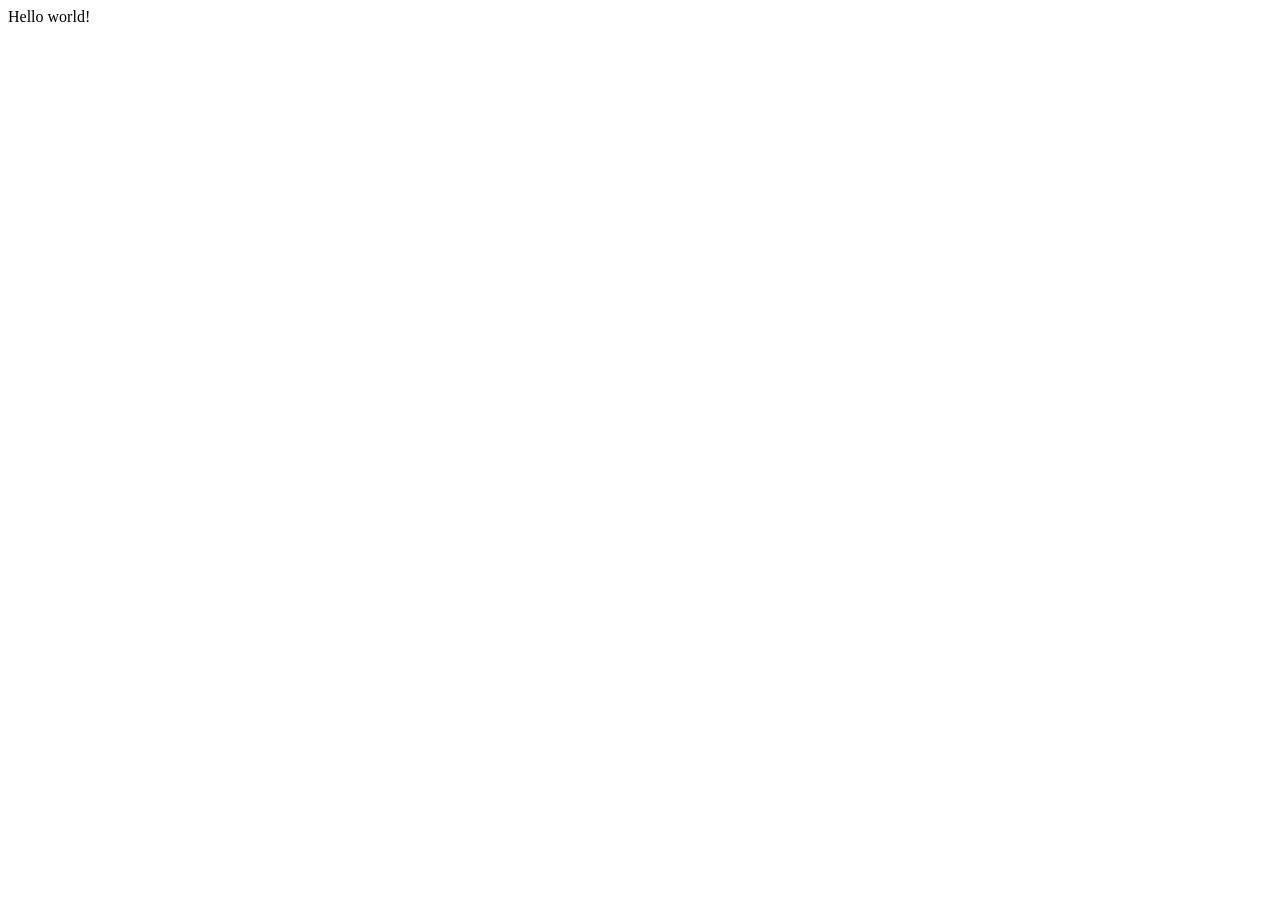
==== index.html @ 4e233ad4 "Add files via upload" ====
<!DOCTYPE html>
<html lang="en">
<head>
    <meta charset="UTF-8">
    <meta name="viewport" content="width=device-width, initial-scale=1.0">
    <title>Arena Animation</title>
</head>
<body>
    Hello world!
</body>
</html>
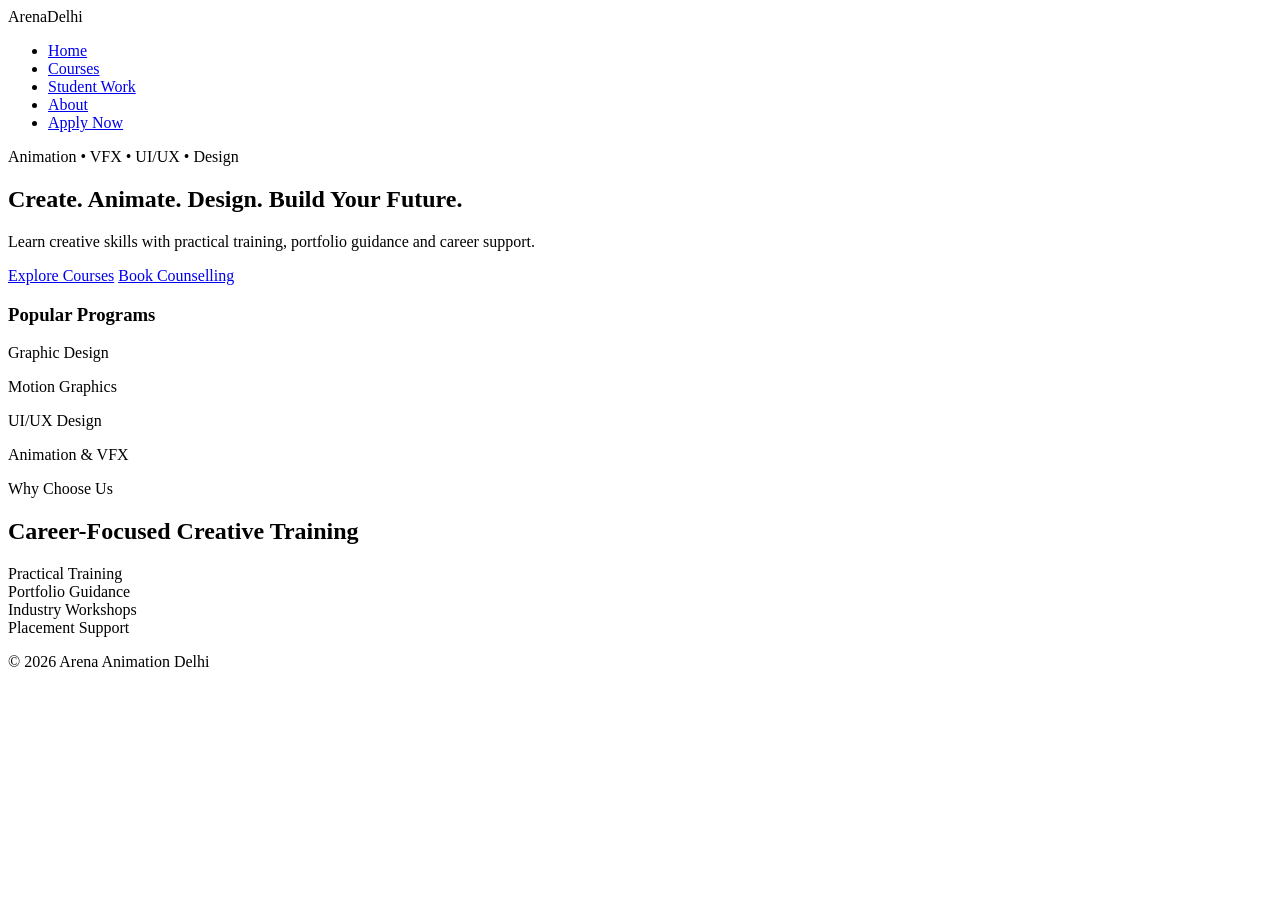
==== commit 284c5262: "Add files via upload" ====
--- a/index.html
+++ b/index.html
@@ -1,11 +1,63 @@
 <!DOCTYPE html>
 <html lang="en">
 <head>
-    <meta charset="UTF-8">
-    <meta name="viewport" content="width=device-width, initial-scale=1.0">
-    <title>Arena Animation</title>
+  <meta charset="UTF-8" />
+  <meta name="viewport" content="width=device-width, initial-scale=1.0" />
+  <title>Arena Delhi | Home</title>
+  <link rel="stylesheet" href="styl.css" />
 </head>
 <body>
-    Hello world!
+
+<header>
+  <nav class="navbar">
+    <div class="logo">Arena<span>Delhi</span></div>
+    <ul class="nav-links">
+      <li><a href="index.html">Home</a></li>
+      <li><a href="courses.html">Courses</a></li>
+      <li><a href="student-work.html">Student Work</a></li>
+      <li><a href="about.html">About</a></li>
+      <li><a href="contact.html" class="nav-btn">Apply Now</a></li>
+    </ul>
+  </nav>
+</header>
+
+<section class="hero">
+  <div class="hero-content">
+    <span class="tag">Animation • VFX • UI/UX • Design</span>
+    <h1>Create. Animate. Design. Build Your Future.</h1>
+    <p>Learn creative skills with practical training, portfolio guidance and career support.</p>
+    <div class="hero-buttons">
+      <a href="courses.html" class="btn primary">Explore Courses</a>
+      <a href="contact.html" class="btn secondary">Book Counselling</a>
+    </div>
+  </div>
+
+  <div class="hero-card">
+    <h3>Popular Programs</h3>
+    <p>Graphic Design</p>
+    <p>Motion Graphics</p>
+    <p>UI/UX Design</p>
+    <p>Animation & VFX</p>
+  </div>
+</section>
+
+<section class="section">
+  <div class="section-title">
+    <span>Why Choose Us</span>
+    <h2>Career-Focused Creative Training</h2>
+  </div>
+
+  <div class="grid-4">
+    <div class="card">Practical Training</div>
+    <div class="card">Portfolio Guidance</div>
+    <div class="card">Industry Workshops</div>
+    <div class="card">Placement Support</div>
+  </div>
+</section>
+
+<footer>
+  <p>© 2026 Arena Animation Delhi</p>
+</footer>
+
 </body>
 </html>
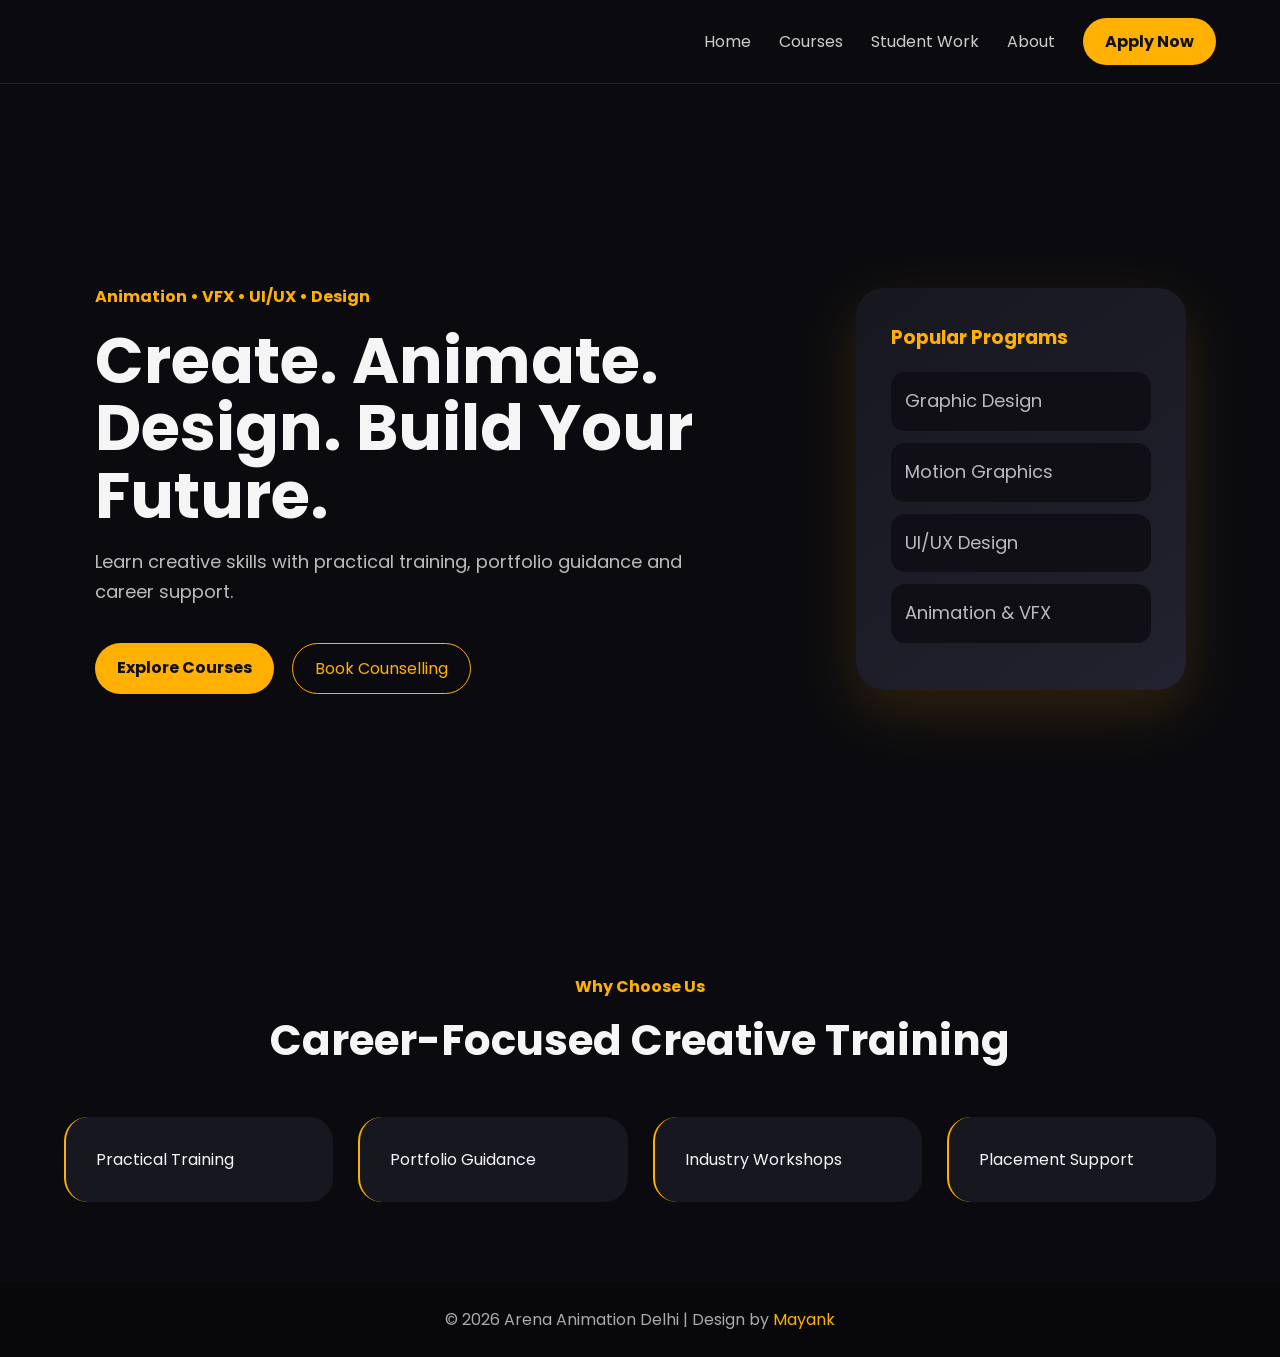
==== commit cbcc5303: "Add files via upload" ====
--- a/index.html
+++ b/index.html
@@ -4,13 +4,15 @@
   <meta charset="UTF-8" />
   <meta name="viewport" content="width=device-width, initial-scale=1.0" />
   <title>Arena Delhi | Home</title>
-  <link rel="stylesheet" href="styl.css" />
+  <link rel="stylesheet" href="style.css" />
 </head>
 <body>
 
+<div class="back2top">↑</div>
+
 <header>
   <nav class="navbar">
-    <div class="logo">Arena<span>Delhi</span></div>
+    <div class="logo"><img src="images/logo.png" alt=""></div>
     <ul class="nav-links">
       <li><a href="index.html">Home</a></li>
       <li><a href="courses.html">Courses</a></li>
@@ -56,8 +58,10 @@
 </section>
 
 <footer>
-  <p>© 2026 Arena Animation Delhi</p>
+  <p>© 2026 Arena Animation Delhi | Design by <a href="https://www.behance.net/digital_artx" target="_blank">Mayank</a></p>
 </footer>
 
+
+<script src="script.js"></script>
 </body>
 </html>
--- a/style.css
+++ b/style.css
@@ -0,0 +1,392 @@
+@import url('https://fonts.googleapis.com/css2?family=Poppins:ital,wght@0,100;0,200;0,300;0,400;0,500;0,600;0,700;0,800;0,900;1,100;1,200;1,300;1,400;1,500;1,600;1,700;1,800;1,900&display=swap');
+
+* {
+  margin: 0;
+  padding: 0;
+  box-sizing: border-box;
+  font-family: poppins;
+}
+
+.back2top{
+  font-weight: bold;
+  z-index: 9999;
+  opacity: 0;
+  cursor: pointer;
+  position: fixed;
+  bottom: 50px;
+  right: 50px;
+  display: flex;
+  visibility: hidden;
+  transition: 0.2s all ease;
+  justify-content: center;
+  align-items: center;
+  color: black;
+  font-size: 25px;
+  width: 50px;
+  height: 50px;
+  background-color: #ffb000;
+  border-radius: 50%;
+}
+
+.back2top.show{
+  visibility: visible;
+  opacity: 1;
+}
+
+body {
+  background: #0b0b0f;
+  color: #f5f5f5;
+}
+
+a {
+  text-decoration: none;
+  color: inherit;
+}
+
+header {
+  background: #0b0b0f;
+  border-bottom: 1px solid #222;
+}
+
+.navbar {
+  width: 90%;
+  margin: auto;
+  padding: 22px 0;
+  display: flex;
+  justify-content: space-between;
+  align-items: center;
+}
+
+.logo {
+  cursor: pointer;
+  width: 8%;
+  font-size: 26px;
+  font-weight: 800;
+  color: #ffb000;
+}
+
+.logo img {
+width: 100%;
+}
+
+.nav-links {
+  display: flex;
+  align-items: center;
+  gap: 28px;
+  list-style: none;
+}
+
+.nav-links a {
+  color: #ccc;
+  transition: 0.3s;
+}
+
+.nav-links a:hover {
+  color: #ffb000;
+}
+
+.nav-btn,
+.btn.primary {
+  background: #ffb000;
+  color: #111 !important;
+  padding: 12px 22px;
+  border-radius: 30px;
+  font-weight: 700;
+}
+
+.hero {
+  width: 90%;
+  min-height: 90vh;
+  margin: auto;
+  display: flex;
+  justify-content: space-around;
+  align-items: center;
+  gap: 50px;
+}
+
+.hero-content {
+  max-width: 650px;
+}
+
+.tag {
+  color: #ffb000;
+  font-weight: 700;
+}
+
+.hero h1,
+.page-hero h1,
+.contact-text h1 {
+  font-size: 64px;
+  line-height: 1.05;
+  margin: 18px 0;
+}
+
+.hero p,
+.page-hero p,
+.contact-text p {
+  color: #bbb;
+  font-size: 18px;
+  line-height: 1.7;
+}
+
+.hero-buttons {
+  margin-top: 35px;
+  display: flex;
+  gap: 18px;
+}
+
+.btn.secondary {
+  border: 1px solid #ffb000;
+  color: #ffb000;
+  padding: 12px 22px;
+  border-radius: 30px;
+}
+
+.hero-card {
+  width: 330px;
+  background: linear-gradient(145deg, #17171f, #222230);
+  padding: 35px;
+  border-radius: 28px;
+  box-shadow: 0 20px 60px rgba(255, 176, 0, 0.15);
+}
+
+.hero-card h3 {
+  color: #ffb000;
+  margin-bottom: 20px;
+}
+
+.hero-card p {
+  background: #0f0f15;
+  margin: 12px 0;
+  padding: 14px;
+  border-radius: 14px;
+}
+
+.page-hero {
+  width: 90%;
+  margin: auto;
+  padding: 90px 0 40px;
+  text-align: center;
+}
+
+.section {
+  padding: 80px 5%;
+}
+
+.section-title {
+  text-align: center;
+  margin-bottom: 45px;
+}
+
+.section-title span {
+  color: #ffb000;
+  font-weight: 700;
+}
+
+.section-title h2 {
+  font-size: 42px;
+  margin-top: 10px;
+}
+
+.grid-4 {
+  display: grid;
+  grid-template-columns: repeat(4, 1fr);
+  gap: 25px;
+}
+
+.card,
+.about-box {
+  border-left: #ffb000 2px solid;
+  border-right: #ffae0000 2px solid;
+  background: #17171f;
+  padding: 30px;
+  border-radius: 24px;
+  transition: 0.3s;
+}
+
+.card:hover,
+.about-box:hover,
+.work-box:hover {
+  border-left: #ffae0000 2px solid;
+  border-right: #ffb000 2px solid;
+  transform: translateY(-10px);
+  box-shadow: 0 18px 40px rgba(255, 176, 0, 0.15);
+}
+
+.card h3 {
+  color: #ffb000;
+  margin-bottom: 15px;
+}
+
+.card p {
+  color: #bbb;
+  line-height: 1.6;
+}
+
+.about-layout {
+  display: grid;
+  grid-template-columns: 1.5fr 1fr;
+  gap: 40px;
+  align-items: center;
+}
+
+.about-layout h2 {
+  font-size: 42px;
+  margin-bottom: 20px;
+}
+
+.about-layout p,
+.about-box p {
+  color: #bbb;
+  line-height: 1.7;
+}
+
+.about-box h3 {
+  color: #ffb000;
+  margin-bottom: 15px;
+}
+
+.work-grid {
+  display: grid;
+  grid-template-columns: repeat(3, 1fr);
+  gap: 25px;
+}
+
+.work-box {
+  height: 240px;
+  background: linear-gradient(145deg, #222230, #111118);
+  border-radius: 24px;
+  padding: 25px;
+  display: flex;
+  align-items: end;
+  font-size: 24px;
+  font-weight: 800;
+  transition: 0.3s;
+}
+
+.contact-page {
+  width: 90%;
+  min-height: 85vh;
+  margin: auto;
+  display: flex;
+  align-items: center;
+  justify-content: space-around;
+  gap: 50px;
+}
+
+.contact-text {
+  max-width: 550px;
+}
+
+form {
+  background: #17171f;
+  padding: 30px;
+  border-radius: 24px;
+  display: flex;
+  flex-direction: column;
+  gap: 15px;
+  min-width: 380px;
+}
+
+input,
+select,
+textarea,
+button {
+  width: 100%;
+  padding: 15px;
+  border: none;
+  border-radius: 12px;
+  outline: none;
+}
+
+textarea {
+  height: 120px;
+  resize: none;
+}
+
+button {
+  background: #ffb000;
+  color: #111;
+  font-weight: 800;
+  cursor: pointer;
+}
+
+footer {
+  text-align: center;
+  padding: 25px;
+  color: #aaa;
+  background: #08080b;
+}
+
+footer p a{
+  color: #ffb000;
+}
+
+@media (max-width: 900px) {
+  .nav-links {
+    gap: 14px;
+    font-size: 14px;
+  }
+
+  .hero,
+  .contact-page,
+  .about-layout {
+    flex-direction: column;
+    display: flex;
+    text-align: center;
+    padding: 60px 0;
+  }
+
+  .hero h1,
+  .page-hero h1,
+  .contact-text h1 {
+    font-size: 42px;
+  }
+
+  .hero-buttons {
+    justify-content: center;
+    flex-wrap: wrap;
+  }
+
+  .grid-4,
+  .work-grid {
+    grid-template-columns: repeat(2, 1fr);
+  }
+
+  .hero-card,
+  form {
+    width: 100%;
+    min-width: auto;
+  }
+}
+
+@media (max-width: 600px) {
+.logo{
+  width: 20%;
+}
+
+  .navbar {
+    flex-direction: column;
+    gap: 20px;
+  }
+
+  .nav-links {
+    flex-wrap: wrap;
+    justify-content: center;
+  }
+
+  .grid-4,
+  .work-grid {
+    grid-template-columns: 1fr;
+  }
+
+  .hero h1,
+  .page-hero h1,
+  .contact-text h1 {
+    font-size: 34px;
+  }
+
+  .section-title h2 {
+    font-size: 30px;
+  }
+}
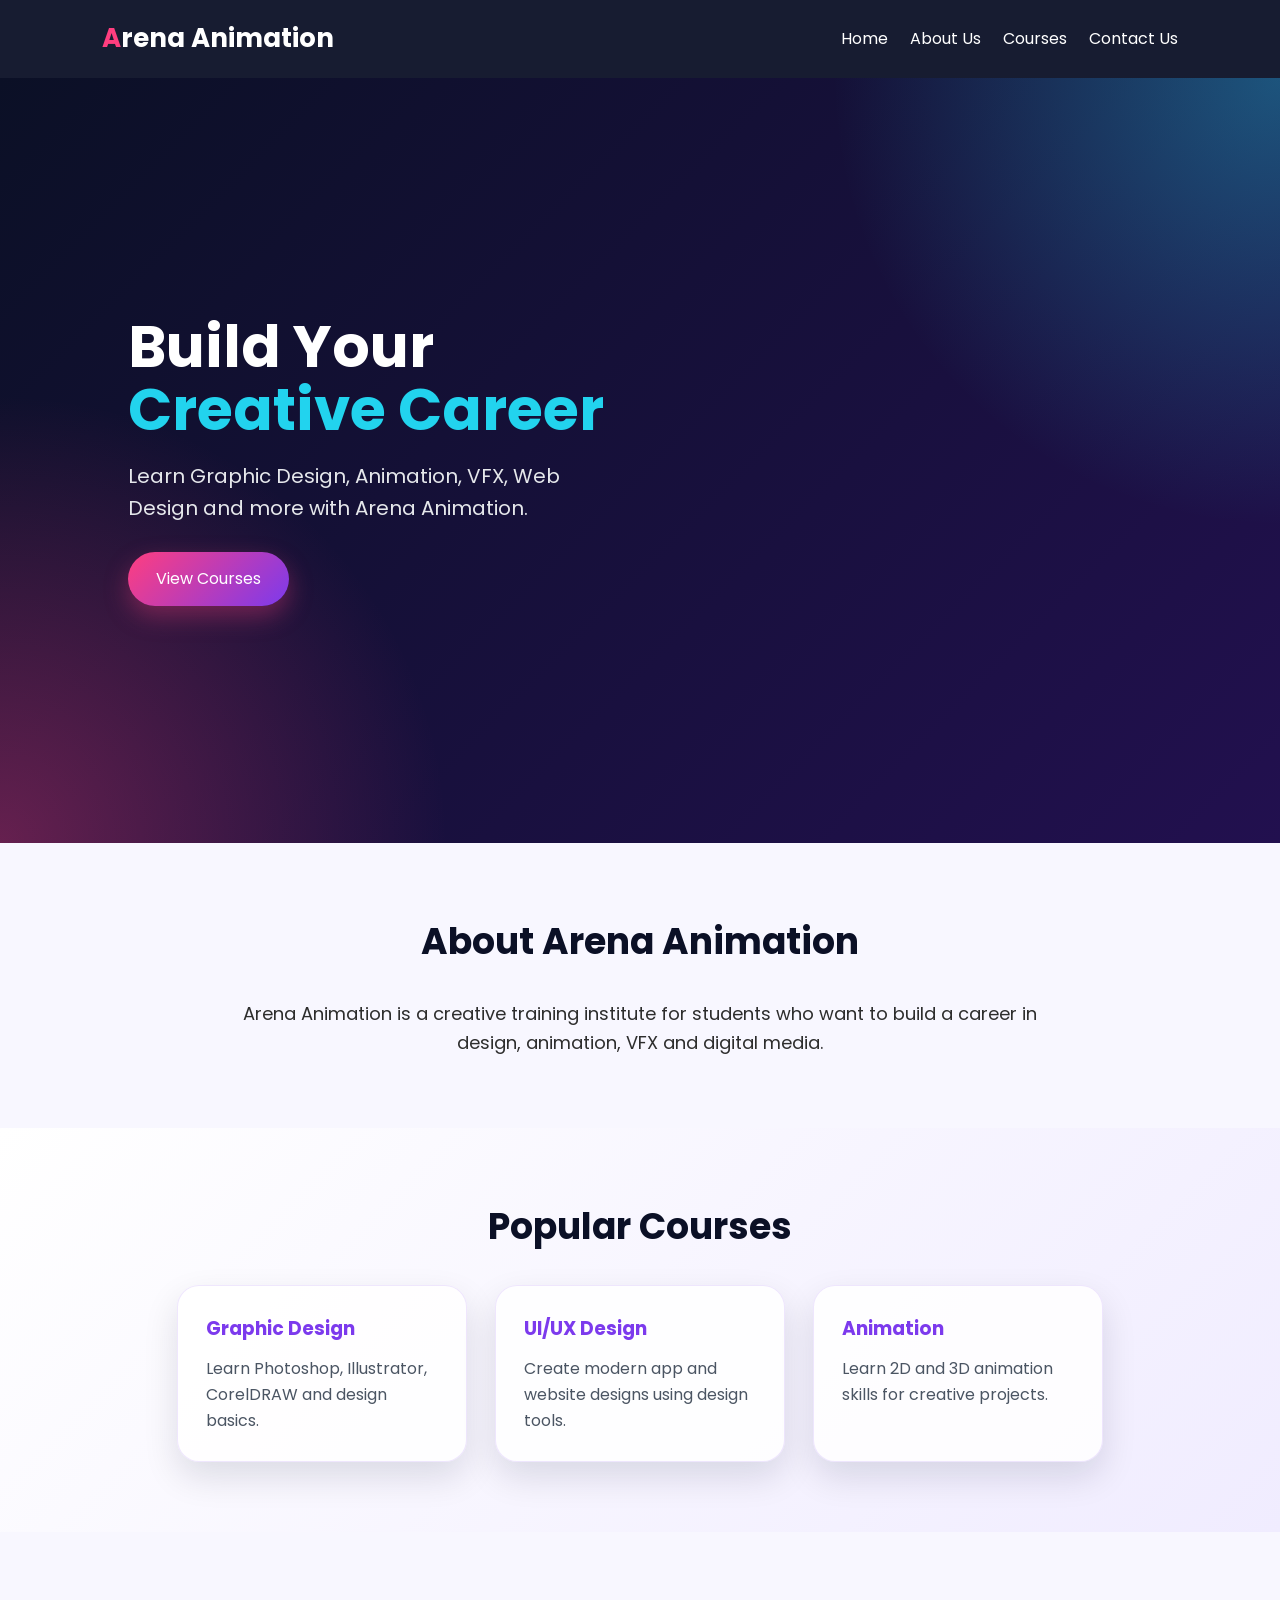
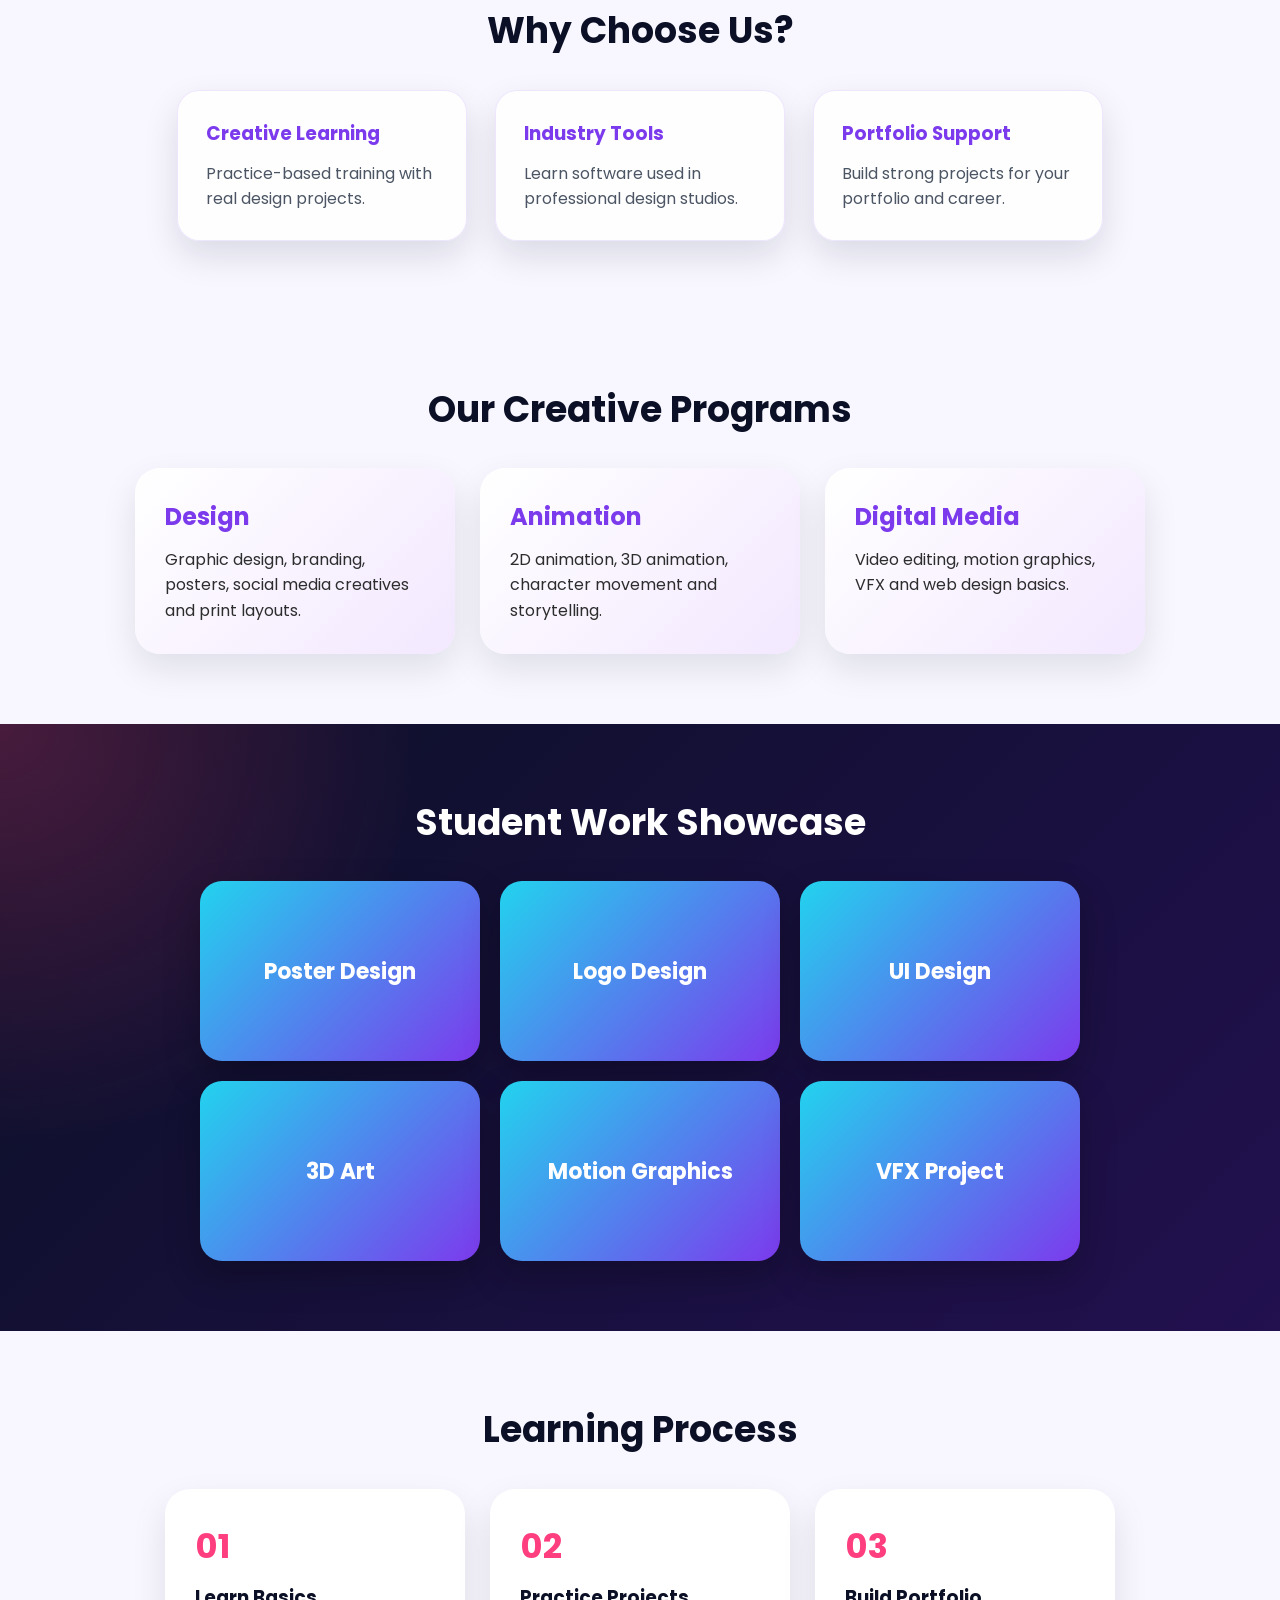
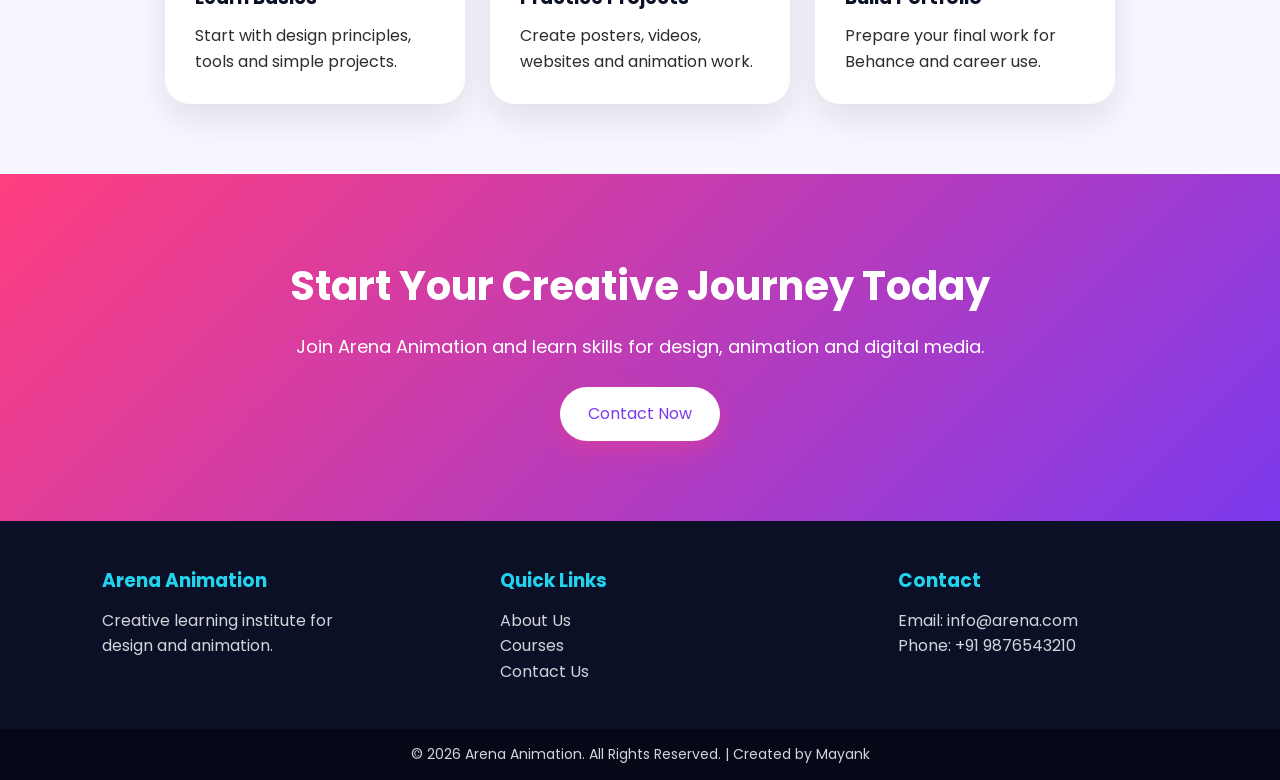
==== commit 5b493408: "Add files via upload" ====
--- a/index.html
+++ b/index.html
@@ -1,67 +1,186 @@
 <!DOCTYPE html>
 <html lang="en">
 <head>
-  <meta charset="UTF-8" />
-  <meta name="viewport" content="width=device-width, initial-scale=1.0" />
-  <title>Arena Delhi | Home</title>
-  <link rel="stylesheet" href="style.css" />
+  <meta charset="UTF-8">
+  <meta name="viewport" content="width=device-width, initial-scale=1.0">
+  <title>Arena Animation | Home</title>
+  <link rel="stylesheet" href="style.css">
 </head>
 <body>
 
-<div class="back2top">↑</div>
+<header>
+  <div class="logo">Arena Animation</div>
 
-<header>
-  <nav class="navbar">
-    <div class="logo"><img src="images/logo.png" alt=""></div>
-    <ul class="nav-links">
-      <li><a href="index.html">Home</a></li>
-      <li><a href="courses.html">Courses</a></li>
-      <li><a href="student-work.html">Student Work</a></li>
-      <li><a href="about.html">About</a></li>
-      <li><a href="contact.html" class="nav-btn">Apply Now</a></li>
-    </ul>
+  <nav>
+    <a href="index.html">Home</a>
+    <a href="about.html">About Us</a>
+    <a href="courses.html">Courses</a>
+    <a href="contact.html">Contact Us</a>
   </nav>
 </header>
 
 <section class="hero">
-  <div class="hero-content">
-    <span class="tag">Animation • VFX • UI/UX • Design</span>
-    <h1>Create. Animate. Design. Build Your Future.</h1>
-    <p>Learn creative skills with practical training, portfolio guidance and career support.</p>
-    <div class="hero-buttons">
-      <a href="courses.html" class="btn primary">Explore Courses</a>
-      <a href="contact.html" class="btn secondary">Book Counselling</a>
-    </div>
+
+  <div class="hero-text">
+    <h1>Build Your <span>Creative Career</span></h1>
+
+    <p>
+      Learn Graphic Design, Animation, VFX, Web Design and more with Arena Animation.
+    </p>
+
+    <a href="courses.html" class="btn">View Courses</a>
   </div>
 
-  <div class="hero-card">
-    <h3>Popular Programs</h3>
-    <p>Graphic Design</p>
-    <p>Motion Graphics</p>
-    <p>UI/UX Design</p>
-    <p>Animation & VFX</p>
+  <div class="hero-image">
+  </div>
+
+</section>
+
+<section class="section">
+  <h2>About Arena Animation</h2>
+  <p class="center-text">
+    Arena Animation is a creative training institute for students who want to build a career in design, animation, VFX and digital media.
+  </p>
+</section>
+
+<section class="section gray">
+  <h2>Popular Courses</h2>
+
+  <div class="card-container">
+    <div class="card">
+      <h3>Graphic Design</h3>
+      <p>Learn Photoshop, Illustrator, CorelDRAW and design basics.</p>
+    </div>
+
+    <div class="card">
+      <h3>UI/UX Design</h3>
+      <p>Create modern app and website designs using design tools.</p>
+    </div>
+
+    <div class="card">
+      <h3>Animation</h3>
+      <p>Learn 2D and 3D animation skills for creative projects.</p>
+    </div>
   </div>
 </section>
 
 <section class="section">
-  <div class="section-title">
-    <span>Why Choose Us</span>
-    <h2>Career-Focused Creative Training</h2>
-  </div>
+  <h2>Why Choose Us?</h2>
 
-  <div class="grid-4">
-    <div class="card">Practical Training</div>
-    <div class="card">Portfolio Guidance</div>
-    <div class="card">Industry Workshops</div>
-    <div class="card">Placement Support</div>
+  <div class="card-container">
+    <div class="card">
+      <h3>Creative Learning</h3>
+      <p>Practice-based training with real design projects.</p>
+    </div>
+
+    <div class="card">
+      <h3>Industry Tools</h3>
+      <p>Learn software used in professional design studios.</p>
+    </div>
+
+    <div class="card">
+      <h3>Portfolio Support</h3>
+      <p>Build strong projects for your portfolio and career.</p>
+    </div>
   </div>
 </section>
 
+<section class="section">
+  <h2>Our Creative Programs</h2>
+
+  <div class="program-box">
+    <div>
+      <h3>Design</h3>
+      <p>Graphic design, branding, posters, social media creatives and print layouts.</p>
+    </div>
+
+    <div>
+      <h3>Animation</h3>
+      <p>2D animation, 3D animation, character movement and storytelling.</p>
+    </div>
+
+    <div>
+      <h3>Digital Media</h3>
+      <p>Video editing, motion graphics, VFX and web design basics.</p>
+    </div>
+  </div>
+</section>
+
+<section class="section dark-section">
+  <h2>Student Work Showcase</h2>
+
+  <div class="gallery-box">
+    <div id="poster">Poster Design</div>
+    <div id="logo">Logo Design</div>
+    <div id="ui">UI Design</div>
+    <div id="">3D Art</div>
+    <div id="mg">Motion Graphics</div>
+    <div id="">VFX Project</div>
+  </div>
+</section>
+
+<section class="section">
+  <h2>Learning Process</h2>
+
+  <div class="steps-container">
+    <div class="step">
+      <span>01</span>
+      <h3>Learn Basics</h3>
+      <p>Start with design principles, tools and simple projects.</p>
+    </div>
+
+    <div class="step">
+      <span>02</span>
+      <h3>Practice Projects</h3>
+      <p>Create posters, videos, websites and animation work.</p>
+    </div>
+
+    <div class="step">
+      <span>03</span>
+      <h3>Build Portfolio</h3>
+      <p>Prepare your final work for Behance and career use.</p>
+    </div>
+  </div>
+</section>
+
+<section class="cta-section">
+  <h2>Start Your Creative Journey Today</h2>
+  <p>Join Arena Animation and learn skills for design, animation and digital media.</p>
+  <a href="contact.html" class="btn">Contact Now</a>
+</section>
+
 <footer>
-  <p>© 2026 Arena Animation Delhi | Design by <a href="https://www.behance.net/digital_artx" target="_blank">Mayank</a></p>
+  <div>
+    <h3>Arena Animation</h3>
+    <p>Creative learning institute for design and animation.</p>
+  </div>
+
+  <div>
+    <h3>Quick Links</h3>
+    <p><a href="about.html">About Us</a></p>
+    <p><a href="courses.html">Courses</a></p>
+    <p><a href="contact.html">Contact Us</a></p>
+  </div>
+
+  <div>
+    <h3>Contact</h3>
+    <p>Email: info@arena.com</p>
+    <p>Phone: +91 9876543210</p>
+  </div>
 </footer>
 
+<div class="copyright">
+  © 2026 Arena Animation. All Rights Reserved. | Created by Mayank
+</div>
 
-<script src="script.js"></script>
+<script>
+
+let poster = document.querySelector("#poster").addEventListener("click", ()=>{
+    window.location.href ='https://www.google.com'
+})
+
+
+</script>
+
 </body>
 </html>
--- a/style.css
+++ b/style.css
@@ -1,392 +1,577 @@
 @import url('https://fonts.googleapis.com/css2?family=Poppins:ital,wght@0,100;0,200;0,300;0,400;0,500;0,600;0,700;0,800;0,900;1,100;1,200;1,300;1,400;1,500;1,600;1,700;1,800;1,900&display=swap');
 
+
 * {
-  margin: 0;
-  padding: 0;
-  box-sizing: border-box;
-  font-family: poppins;
-}
-
-.back2top{
-  font-weight: bold;
-  z-index: 9999;
-  opacity: 0;
-  cursor: pointer;
-  position: fixed;
-  bottom: 50px;
-  right: 50px;
-  display: flex;
-  visibility: hidden;
-  transition: 0.2s all ease;
-  justify-content: center;
-  align-items: center;
-  color: black;
-  font-size: 25px;
-  width: 50px;
-  height: 50px;
-  background-color: #ffb000;
-  border-radius: 50%;
-}
-
-.back2top.show{
-  visibility: visible;
-  opacity: 1;
+    margin: 0;
+    padding: 0;
+    box-sizing: border-box;
+}
+
+:root {
+    --dark: #0b1026;
+    --purple: #7c3aed;
+    --pink: #ff3e7f;
+    --cyan: #22d3ee;
+    --yellow: #facc15;
+    --white: #ffffff;
+    --soft: #f8f7ff;
+    --text: #2d2d2d;
 }
 
 body {
-  background: #0b0b0f;
-  color: #f5f5f5;
-}
-
-a {
-  text-decoration: none;
-  color: inherit;
-}
+    font-family: poppins;
+    color: var(--text);
+    background-color: var(--soft);
+    line-height: 1.6;
+}
+
+
+
+/* Header */
+
 
 header {
-  background: #0b0b0f;
-  border-bottom: 1px solid #222;
-}
-
-.navbar {
-  width: 90%;
-  margin: auto;
-  padding: 22px 0;
-  display: flex;
-  justify-content: space-between;
-  align-items: center;
+    background: rgba(11, 16, 38, 0.95);
+    color: var(--white);
+    padding: 18px 8%;
+    display: flex;
+    justify-content: space-between;
+    align-items: center;
+    flex-wrap: wrap;
+    position: sticky;
+    top: 0;
+    z-index: 10;
 }
 
 .logo {
-  cursor: pointer;
-  width: 8%;
-  font-size: 26px;
-  font-weight: 800;
-  color: #ffb000;
-}
-
-.logo img {
-width: 100%;
-}
-
-.nav-links {
-  display: flex;
-  align-items: center;
-  gap: 28px;
-  list-style: none;
-}
-
-.nav-links a {
-  color: #ccc;
-  transition: 0.3s;
-}
-
-.nav-links a:hover {
-  color: #ffb000;
-}
-
-.nav-btn,
-.btn.primary {
-  background: #ffb000;
-  color: #111 !important;
-  padding: 12px 22px;
-  border-radius: 30px;
-  font-weight: 700;
-}
-
+    font-size: 26px;
+    font-weight: bold;
+    color: var(--white);
+}
+
+.logo::first-letter {
+    color: var(--pink);
+}
+
+nav {
+    display: flex;
+    gap: 22px;
+    flex-wrap: wrap;
+}
+
+nav a {
+    color: var(--white);
+    text-decoration: none;
+    font-size: 16px;
+    position: relative;
+}
+
+nav a:hover {
+    color: var(--cyan);
+}
+
+nav a::after {
+    content: "";
+    width: 0;
+    height: 2px;
+    background-color: var(--pink);
+    position: absolute;
+    left: 0;
+    bottom: -6px;
+    transition: 0.3s;
+}
+
+
+
+/* Hero */
 .hero {
-  width: 90%;
-  min-height: 90vh;
-  margin: auto;
-  display: flex;
-  justify-content: space-around;
-  align-items: center;
-  gap: 50px;
-}
-
-.hero-content {
-  max-width: 650px;
-}
-
-.tag {
-  color: #ffb000;
-  font-weight: 700;
-}
-
-.hero h1,
-.page-hero h1,
-.contact-text h1 {
-  font-size: 64px;
-  line-height: 1.05;
-  margin: 18px 0;
-}
-
-.hero p,
-.page-hero p,
-.contact-text p {
-  color: #bbb;
-  font-size: 18px;
-  line-height: 1.7;
-}
-
-.hero-buttons {
-  margin-top: 35px;
-  display: flex;
-  gap: 18px;
-}
-
-.btn.secondary {
-  border: 1px solid #ffb000;
-  color: #ffb000;
-  padding: 12px 22px;
-  border-radius: 30px;
-}
-
-.hero-card {
-  width: 330px;
-  background: linear-gradient(145deg, #17171f, #222230);
-  padding: 35px;
-  border-radius: 28px;
-  box-shadow: 0 20px 60px rgba(255, 176, 0, 0.15);
-}
-
-.hero-card h3 {
-  color: #ffb000;
-  margin-bottom: 20px;
-}
-
-.hero-card p {
-  background: #0f0f15;
-  margin: 12px 0;
-  padding: 14px;
-  border-radius: 14px;
-}
-
-.page-hero {
-  width: 90%;
-  margin: auto;
-  padding: 90px 0 40px;
-  text-align: center;
-}
-
+    min-height: 85vh;
+    background:
+        radial-gradient(circle at top right, rgba(34, 211, 238, 0.35), transparent 30%),
+        radial-gradient(circle at bottom left, rgba(255, 62, 127, 0.35), transparent 30%),
+        linear-gradient(135deg, #0b1026, #22104f);
+    display: flex;
+    align-items: center;
+    padding: 0 8%;
+    color: var(--white);
+}
+
+.hero-text {
+    max-width: 650px;
+}
+
+.hero h1 {
+    font-size: 58px;
+    line-height: 1.1;
+    margin-bottom: 18px;
+}
+
+.hero h1 span {
+    color: var(--cyan);
+}
+
+.hero p {
+    font-size: 20px;
+    margin-bottom: 28px;
+    color: #e5e7eb;
+}
+
+.hero {
+    min-height: 85vh;
+    background:
+        radial-gradient(circle at top right, rgba(34, 211, 238, 0.35), transparent 30%),
+        radial-gradient(circle at bottom left, rgba(255, 62, 127, 0.35), transparent 30%),
+        linear-gradient(135deg, #0b1026, #22104f);
+
+    display: flex;
+    justify-content: space-between;
+    align-items: center;
+    gap: 40px;
+    padding: 0 10%;
+    color: var(--white);
+}
+
+.hero-text {
+    flex: 1;
+}
+
+.hero-image {
+    background-image: url(images/bg2.png);
+    background-repeat: no-repeat;
+    background-position: center center;
+    background-size: contain;
+    flex: 1;
+    display: flex;
+    justify-content: center;
+    width: 50%;
+    height: 500px;
+}
+
+.hero-image img {
+    max-width: 500px;
+    border-radius: 25px;
+    object-fit: cover;
+
+}
+
+.btn {
+    transition: 0.2s all ease-in-out;
+    background: linear-gradient(135deg, var(--pink), var(--purple));
+    color: var(--white);
+    padding: 14px 28px;
+    text-decoration: none;
+    border-radius: 40px;
+    display: inline-block;
+    box-shadow: 0 10px 25px rgba(255, 62, 127, 0.35);
+}
+
+.btn:hover {
+    transform: translateY(-3px);
+}
+
+/* Sections */
 .section {
-  padding: 80px 5%;
-}
-
-.section-title {
-  text-align: center;
-  margin-bottom: 45px;
-}
-
-.section-title span {
-  color: #ffb000;
-  font-weight: 700;
-}
-
-.section-title h2 {
-  font-size: 42px;
-  margin-top: 10px;
-}
-
-.grid-4 {
-  display: grid;
-  grid-template-columns: repeat(4, 1fr);
-  gap: 25px;
-}
-
-.card,
-.about-box {
-  border-left: #ffb000 2px solid;
-  border-right: #ffae0000 2px solid;
-  background: #17171f;
-  padding: 30px;
-  border-radius: 24px;
-  transition: 0.3s;
-}
-
-.card:hover,
-.about-box:hover,
-.work-box:hover {
-  border-left: #ffae0000 2px solid;
-  border-right: #ffb000 2px solid;
-  transform: translateY(-10px);
-  box-shadow: 0 18px 40px rgba(255, 176, 0, 0.15);
+    padding: 70px 8%;
+}
+
+.section h2 {
+    text-align: center;
+    font-size: 36px;
+    margin-bottom: 30px;
+    color: var(--dark);
+}
+
+.gray {
+    background:
+        linear-gradient(135deg, #ffffff, #f0ecff);
+}
+
+.center-text {
+    max-width: 800px;
+    margin: auto;
+    text-align: center;
+    font-size: 18px;
+}
+
+/* Page heading */
+.page-heading {
+    background:
+        radial-gradient(circle at top left, rgba(255, 62, 127, 0.35), transparent 30%),
+        linear-gradient(135deg, #0b1026, #30146b);
+    color: var(--white);
+    text-align: center;
+    padding: 80px 8%;
+}
+
+.page-heading h1 {
+    font-size: 48px;
+    margin-bottom: 12px;
+}
+
+/* Cards */
+.card-container {
+    display: flex;
+    justify-content: center;
+    gap: 28px;
+    flex-wrap: wrap;
+}
+
+.card {
+    background: rgba(255, 255, 255, 0.85);
+    width: 290px;
+    padding: 28px;
+    border-radius: 22px;
+    box-shadow: 0 15px 35px rgba(11, 16, 38, 0.12);
+    border: 1px solid rgba(124, 58, 237, 0.12);
+    transition: 0.3s;
+}
+
+.card:hover {
+    transform: translateY(-10px);
+    box-shadow: 0 20px 45px rgba(124, 58, 237, 0.22);
 }
 
 .card h3 {
-  color: #ffb000;
-  margin-bottom: 15px;
+    color: var(--purple);
+    margin-bottom: 12px;
 }
 
 .card p {
-  color: #bbb;
-  line-height: 1.6;
-}
-
-.about-layout {
-  display: grid;
-  grid-template-columns: 1.5fr 1fr;
-  gap: 40px;
-  align-items: center;
-}
-
-.about-layout h2 {
-  font-size: 42px;
-  margin-bottom: 20px;
-}
-
-.about-layout p,
-.about-box p {
-  color: #bbb;
-  line-height: 1.7;
-}
-
-.about-box h3 {
-  color: #ffb000;
-  margin-bottom: 15px;
-}
-
-.work-grid {
-  display: grid;
-  grid-template-columns: repeat(3, 1fr);
-  gap: 25px;
-}
-
-.work-box {
-  height: 240px;
-  background: linear-gradient(145deg, #222230, #111118);
-  border-radius: 24px;
-  padding: 25px;
-  display: flex;
-  align-items: end;
-  font-size: 24px;
-  font-weight: 800;
-  transition: 0.3s;
-}
-
-.contact-page {
-  width: 90%;
-  min-height: 85vh;
-  margin: auto;
-  display: flex;
-  align-items: center;
-  justify-content: space-around;
-  gap: 50px;
-}
-
-.contact-text {
-  max-width: 550px;
+    color: #4b5563;
+}
+
+.small-btn {
+    margin-top: 18px;
+    display: inline-block;
+    background: linear-gradient(135deg, var(--cyan), var(--purple));
+    color: var(--white);
+    padding: 9px 18px;
+    border-radius: 30px;
+    text-decoration: none;
+}
+
+.small-btn:hover {
+    transform: translateY(-3px);
+}
+
+/* Highlight */
+.highlight-box {
+    max-width: 750px;
+    margin: auto;
+    background: linear-gradient(135deg, #ffffff, #f3e8ff);
+    padding: 35px;
+    border-radius: 24px;
+    box-shadow: 0 15px 35px rgba(11, 16, 38, 0.1);
+}
+
+.highlight-box p {
+    margin-bottom: 14px;
+    font-size: 18px;
+}
+
+/* Contact */
+.contact-container {
+    display: flex;
+    gap: 32px;
+    flex-wrap: wrap;
+}
+
+.contact-info,
+.contact-form {
+    flex: 1;
+    min-width: 280px;
+    background: #ffffff;
+    padding: 35px;
+    border-radius: 24px;
+    box-shadow: 0 15px 35px rgba(11, 16, 38, 0.1);
+}
+
+.contact-info h2,
+.contact-form h2 {
+    color: var(--purple);
+    margin-bottom: 20px;
+}
+
+.map-box {
+    margin-top: 22px;
+    height: 230px;
+    background:
+        linear-gradient(135deg, rgba(34, 211, 238, 0.2), rgba(255, 62, 127, 0.2));
+    display: flex;
+    justify-content: center;
+    align-items: center;
+    border-radius: 18px;
+    color: #555;
+}
+
+.map-box iframe {
+    width: 100%;
+    height: 100%;
 }
 
 form {
-  background: #17171f;
-  padding: 30px;
-  border-radius: 24px;
-  display: flex;
-  flex-direction: column;
-  gap: 15px;
-  min-width: 380px;
+    display: flex;
+    flex-direction: column;
+    gap: 16px;
 }
 
 input,
-select,
-textarea,
+textarea {
+    padding: 14px;
+    border: 1px solid #ddd6fe;
+    border-radius: 12px;
+    font-size: 15px;
+    outline: none;
+}
+
+input:focus,
+textarea:focus {
+    border-color: var(--purple);
+}
+
+textarea {
+    height: 130px;
+}
+
 button {
-  width: 100%;
-  padding: 15px;
-  border: none;
-  border-radius: 12px;
-  outline: none;
-}
-
-textarea {
-  height: 120px;
-  resize: none;
-}
-
-button {
-  background: #ffb000;
-  color: #111;
-  font-weight: 800;
-  cursor: pointer;
-}
-
+    transition: 0.2s all ease-in-out;
+    background: linear-gradient(135deg, var(--pink), var(--purple));
+    color: var(--white);
+    padding: 13px;
+    border: none;
+    border-radius: 35px;
+    cursor: pointer;
+    font-size: 16px;
+}
+
+button:hover {
+    transform: translateY(-3px);
+}
+
+.program-box {
+    display: flex;
+    gap: 25px;
+    flex-wrap: wrap;
+    justify-content: center;
+}
+
+.program-box div {
+    width: 320px;
+    padding: 30px;
+    border-radius: 25px;
+    background: linear-gradient(135deg, #ffffff, #f3e8ff);
+    box-shadow: 0 15px 35px rgba(11, 16, 38, 0.1);
+}
+
+.program-box h3 {
+    color: var(--purple);
+    margin-bottom: 10px;
+    font-size: 24px;
+}
+
+.dark-section {
+    background:
+        radial-gradient(circle at top left, rgba(255, 62, 127, 0.25), transparent 30%),
+        linear-gradient(135deg, #0b1026, #22104f);
+}
+
+.dark-section h2 {
+    color: var(--white);
+}
+
+.gallery-box {
+    display: flex;
+    gap: 20px;
+    flex-wrap: wrap;
+    justify-content: center;
+}
+
+.gallery-box div {
+    cursor: pointer;
+    width: 280px;
+    height: 180px;
+    border-radius: 22px;
+    background: linear-gradient(135deg, var(--cyan), var(--purple));
+    color: var(--white);
+    display: flex;
+    justify-content: center;
+    align-items: center;
+    font-size: 22px;
+    font-weight: bold;
+    box-shadow: 0 15px 35px rgba(0, 0, 0, 0.25);
+}
+
+.steps-container {
+    display: flex;
+    gap: 25px;
+    justify-content: center;
+    flex-wrap: wrap;
+}
+
+.step {
+    width: 300px;
+    background-color: var(--white);
+    padding: 30px;
+    border-radius: 25px;
+    box-shadow: 0 15px 35px rgba(11, 16, 38, 0.1);
+}
+
+.step span {
+    font-size: 34px;
+    font-weight: bold;
+    color: var(--pink);
+}
+
+.step h3 {
+    color: var(--dark);
+    margin: 10px 0;
+}
+
+.cta-section {
+    text-align: center;
+    padding: 80px 8%;
+    background:
+        linear-gradient(135deg, var(--pink), var(--purple));
+    color: var(--white);
+}
+
+.cta-section h2 {
+    font-size: 40px;
+    margin-bottom: 15px;
+}
+
+.cta-section p {
+    margin-bottom: 25px;
+    font-size: 18px;
+}
+
+.cta-section .btn {
+    background: var(--white);
+    color: var(--purple);
+}
+
+/* Footer */
 footer {
-  text-align: center;
-  padding: 25px;
-  color: #aaa;
-  background: #08080b;
-}
-
-footer p a{
-  color: #ffb000;
-}
-
-@media (max-width: 900px) {
-  .nav-links {
-    gap: 14px;
+    background: #0b1026;
+    color: var(--white);
+    padding: 45px 8%;
+    display: flex;
+    justify-content: space-between;
+    gap: 28px;
+    flex-wrap: wrap;
+}
+
+footer div {
+    width: 280px;
+}
+
+footer h3 {
+    color: var(--cyan);
+    margin-bottom: 12px;
+}
+
+footer p {
+    color: #d1d5db;
+}
+
+footer a {
+    color: #d1d5db;
+    text-decoration: none;
+}
+
+footer a:hover {
+    color: var(--pink);
+}
+
+.copyright {
+    background-color: #050816;
+    color: #d1d5db;
+    text-align: center;
+    padding: 14px;
     font-size: 14px;
-  }
-
-  .hero,
-  .contact-page,
-  .about-layout {
-    flex-direction: column;
-    display: flex;
-    text-align: center;
-    padding: 60px 0;
-  }
-
-  .hero h1,
-  .page-hero h1,
-  .contact-text h1 {
-    font-size: 42px;
-  }
-
-  .hero-buttons {
-    justify-content: center;
-    flex-wrap: wrap;
-  }
-
-  .grid-4,
-  .work-grid {
-    grid-template-columns: repeat(2, 1fr);
-  }
-
-  .hero-card,
-  form {
-    width: 100%;
-    min-width: auto;
-  }
-}
-
-@media (max-width: 600px) {
-.logo{
-  width: 20%;
-}
-
-  .navbar {
-    flex-direction: column;
-    gap: 20px;
-  }
-
-  .nav-links {
-    flex-wrap: wrap;
-    justify-content: center;
-  }
-
-  .grid-4,
-  .work-grid {
-    grid-template-columns: 1fr;
-  }
-
-  .hero h1,
-  .page-hero h1,
-  .contact-text h1 {
-    font-size: 34px;
-  }
-
-  .section-title h2 {
-    font-size: 30px;
-  }
+}
+
+/* Tablet */
+@media (max-width: 880px) {
+    header {
+        justify-content: center;
+        text-align: center;
+        gap: 16px;
+    }
+
+    nav {
+        justify-content: center;
+    }
+
+    .hero {
+        text-align: center;
+        justify-content: center;
+    }
+
+    .hero h1 {
+        font-size: 44px;
+    }
+}
+
+/* Mobile */
+@media (max-width: 650px) {
+    header {
+        padding: 18px 5%;
+    }
+
+    .hero {
+        flex-direction: column;
+        text-align: center;
+        padding-top: 50px;
+        padding-bottom: 50px;
+    }
+
+    .hero-image img {
+        max-width: 100%;
+    }
+
+    nav {
+        gap: 12px;
+    }
+
+    nav a {
+        font-size: 14px;
+    }
+
+    .hero {
+        min-height: 75vh;
+        padding: 0 5%;
+    }
+
+    .hero h1 {
+        font-size: 36px;
+    }
+
+    .hero p {
+        font-size: 17px;
+    }
+
+    .section {
+        padding: 50px 5%;
+    }
+
+    .section h2 {
+        font-size: 30px;
+    }
+
+    .page-heading h1 {
+        font-size: 36px;
+    }
+
+    .card {
+        width: 100%;
+    }
+
+    footer {
+        text-align: center;
+    }
+
+    footer div {
+        width: 100%;
+    }
 }
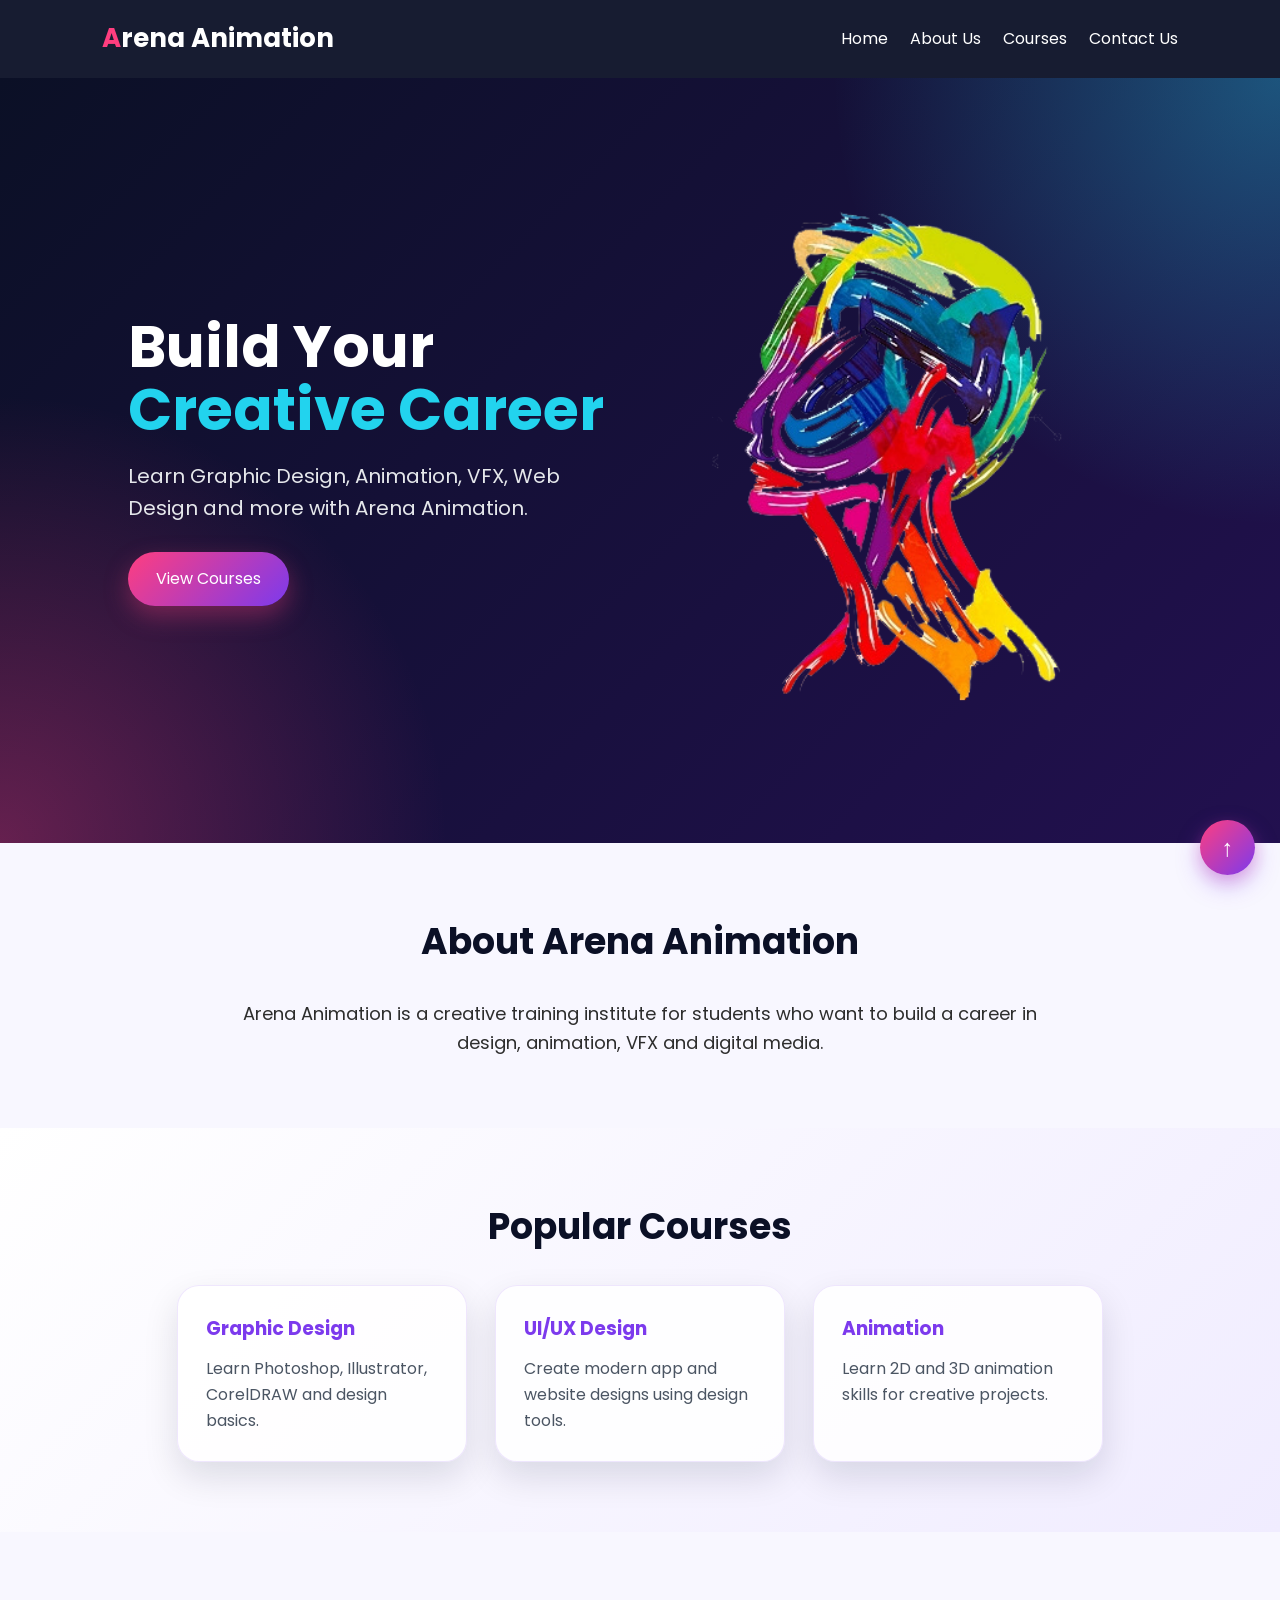
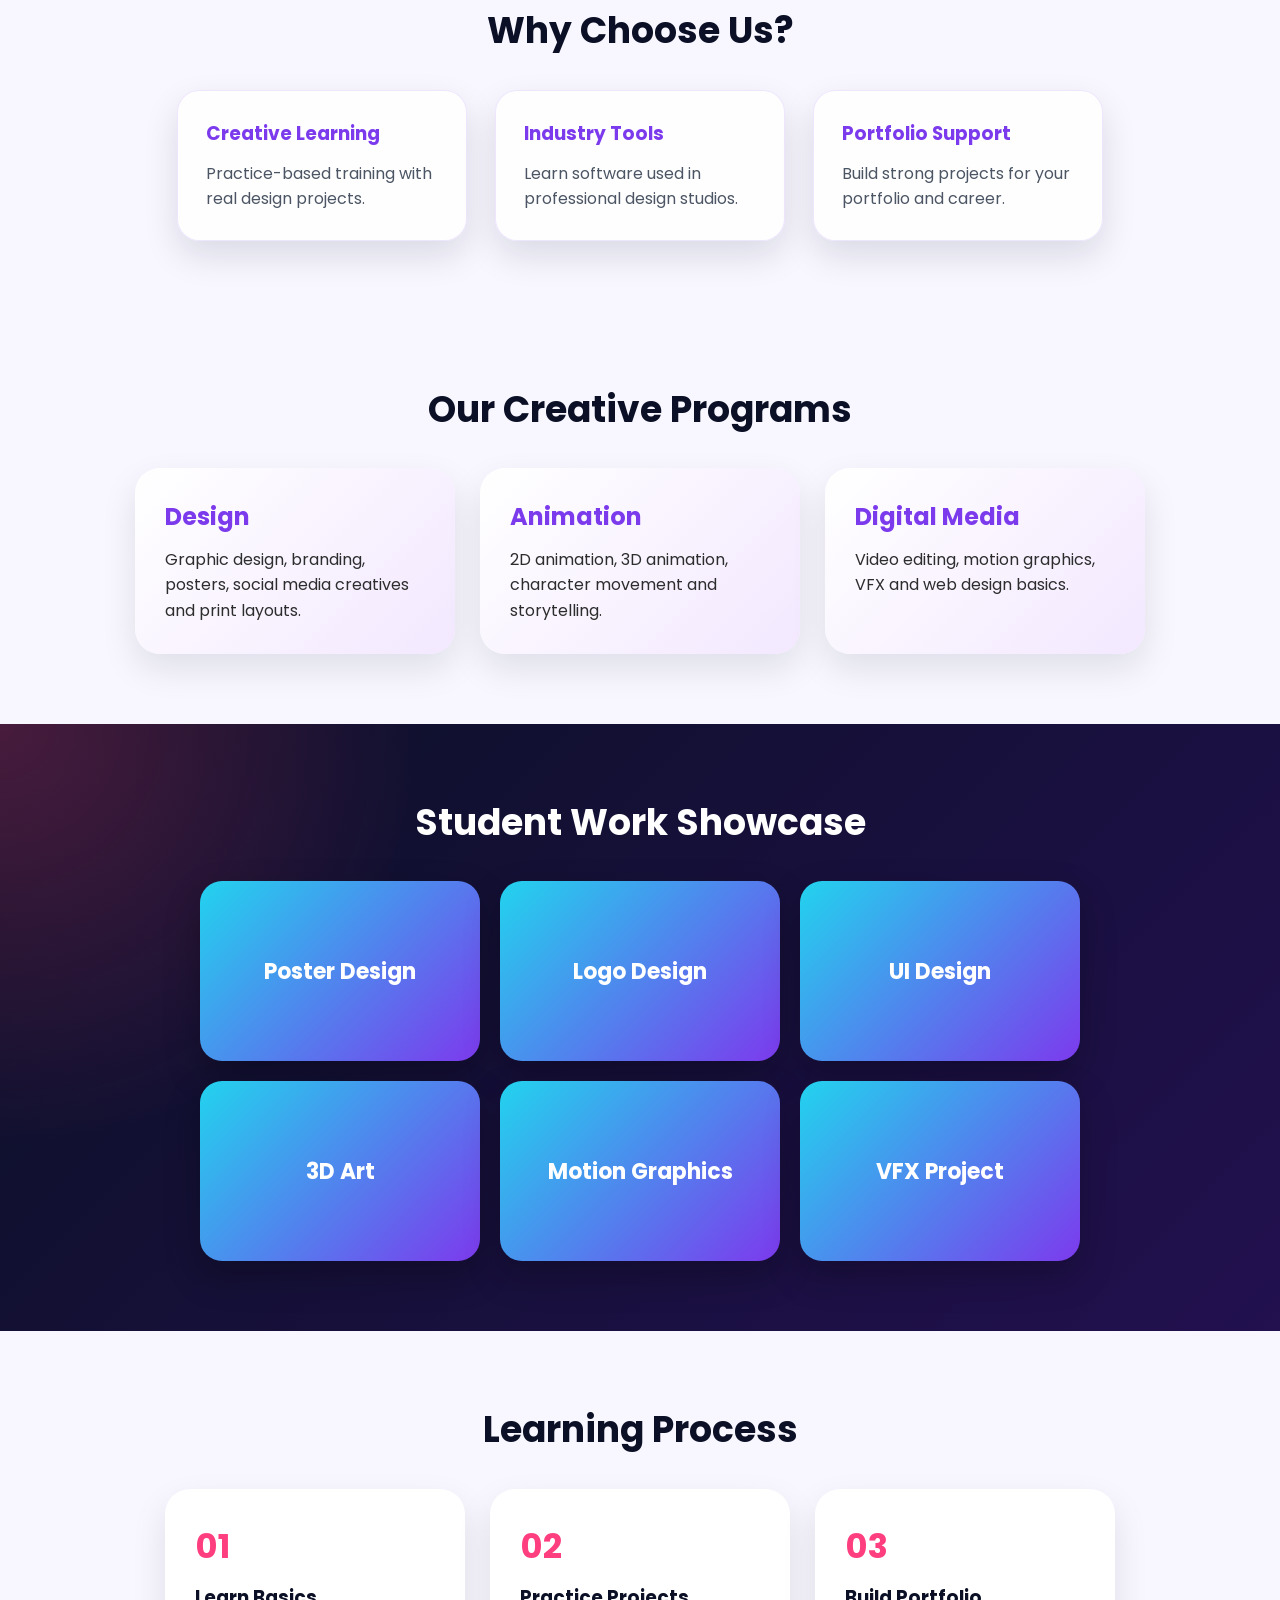
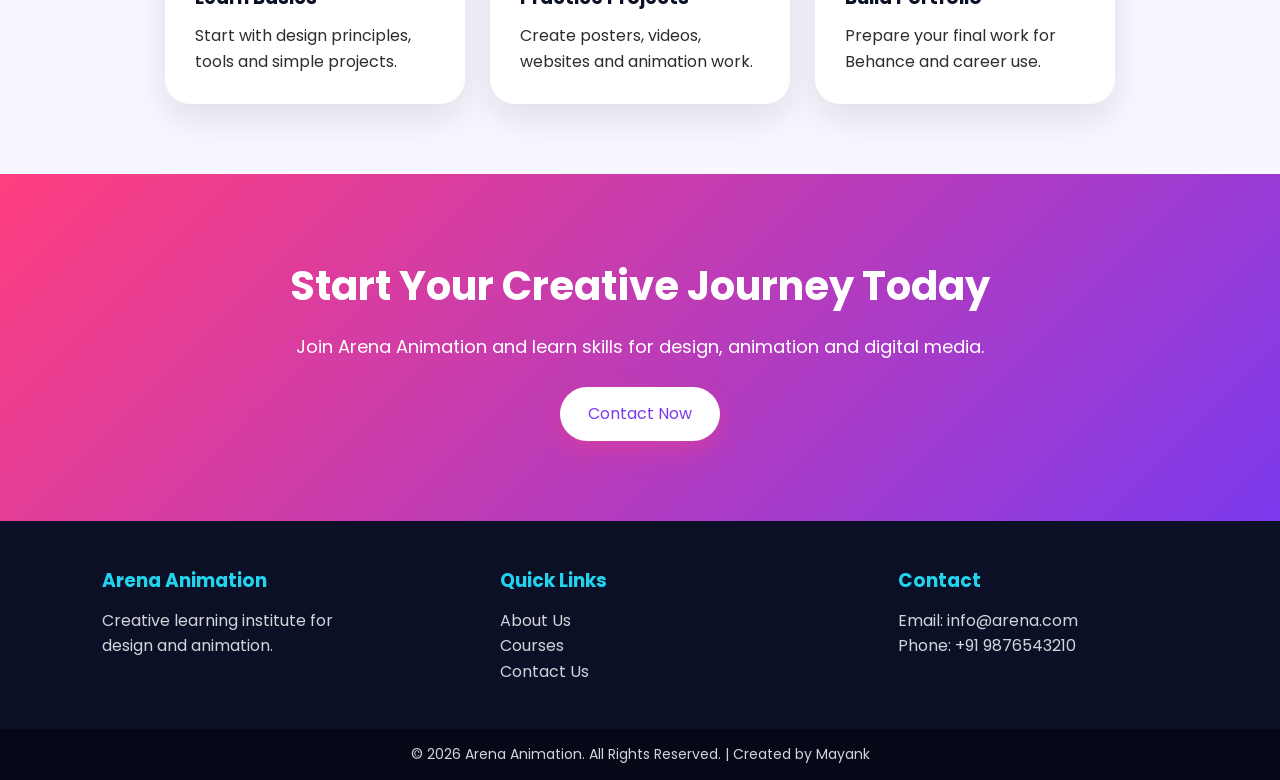
==== commit 79297a4d: "Add files via upload" ====
--- a/index.html
+++ b/index.html
@@ -7,7 +7,9 @@
   <link rel="stylesheet" href="style.css">
 </head>
 <body>
-
+<button class="back-top">
+    ↑
+</button>
 <header>
   <div class="logo">Arena Animation</div>
 
@@ -173,14 +175,7 @@
   © 2026 Arena Animation. All Rights Reserved. | Created by Mayank
 </div>
 
-<script>
-
-let poster = document.querySelector("#poster").addEventListener("click", ()=>{
-    window.location.href ='https://www.google.com'
-})
-
-
-</script>
+<script src="script.js"></script>
 
 </body>
 </html>
--- a/style.css
+++ b/style.css
@@ -26,6 +26,44 @@
 }
 
 
+.back-top {
+    position: fixed;
+    right: 25px;
+    bottom: 25px;
+
+    width: 55px;
+    height: 55px;
+
+    border: none;
+    border-radius: 50%;
+
+    background: linear-gradient(135deg, #ff3e7f, #7c3aed);
+    color: white;
+
+    font-size: 24px;
+    cursor: pointer;
+
+    display: flex;
+    justify-content: center;
+    align-items: center;
+
+    box-shadow:
+        0 10px 25px rgba(124, 58, 237, 0.35),
+        0 5px 15px rgba(255, 62, 127, 0.25);
+
+    transition: 0.3s;
+
+    z-index: 999;
+}
+
+.back-top:hover {
+    transform: translateY(-5px) scale(1.08);
+
+    box-shadow:
+        0 15px 35px rgba(124, 58, 237, 0.45),
+        0 8px 20px rgba(255, 62, 127, 0.35);
+}
+
 
 /* Header */
 
@@ -44,6 +82,7 @@
 }
 
 .logo {
+    cursor: pointer;
     font-size: 26px;
     font-weight: bold;
     color: var(--white);
